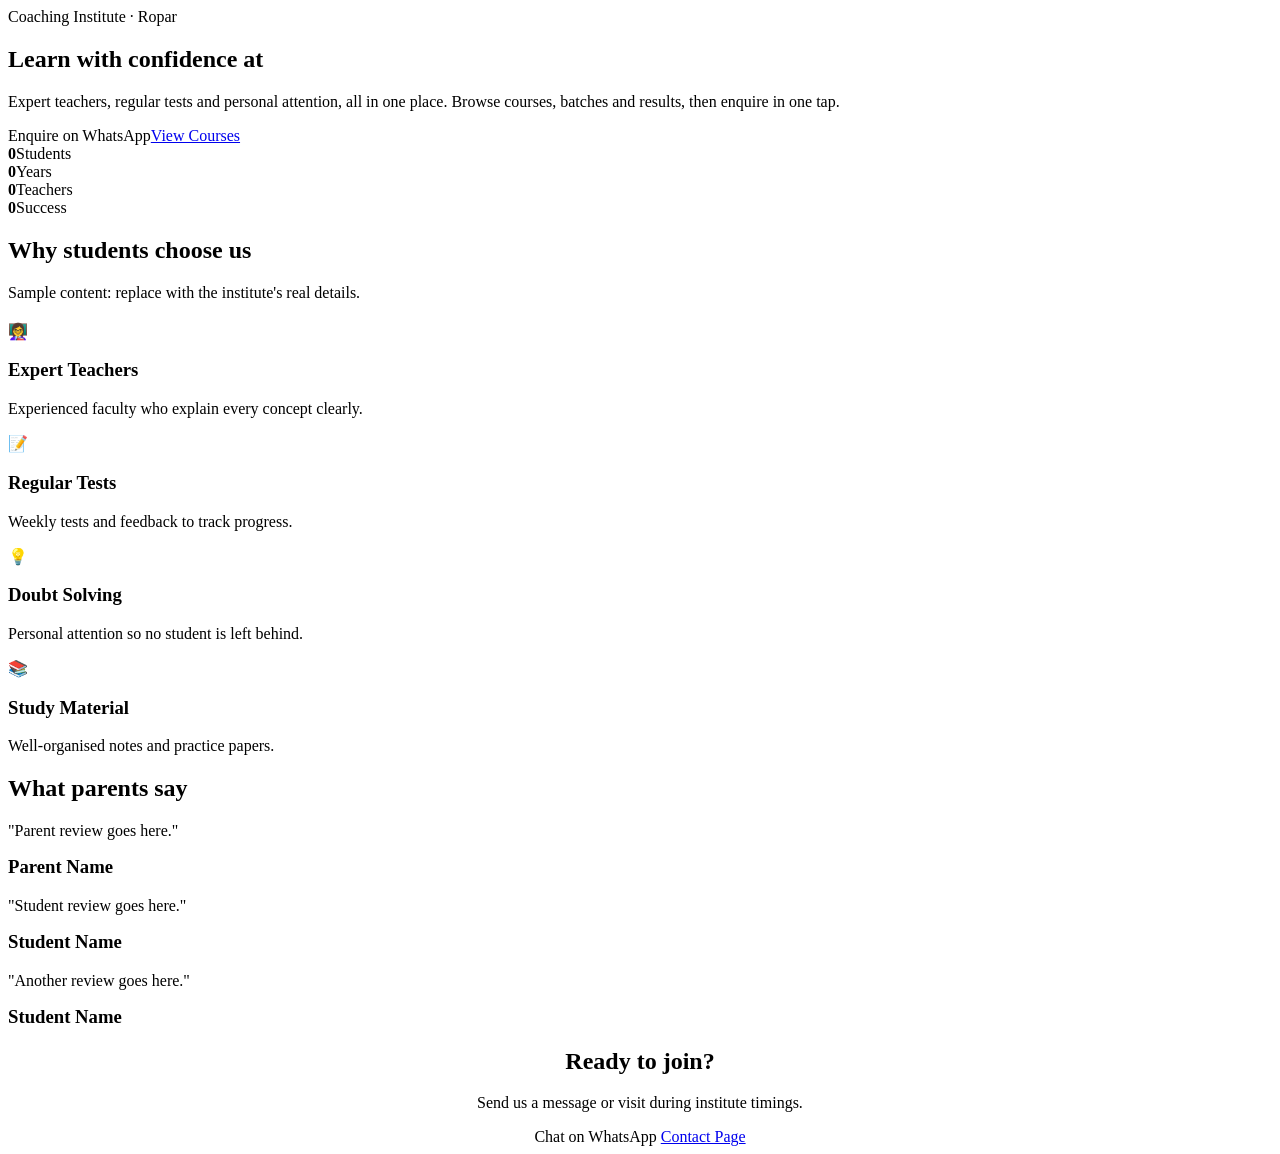
==== index.html @ 0fbb244b "Add files via upload" ====
<!doctype html><html lang="en"><head><title>IBS Ropar | Home</title><meta charset="utf-8"><meta name="viewport" content="width=device-width,initial-scale=1"><link rel="stylesheet" href="css/base.css"><link rel="stylesheet" href="css/themes.css"><script>document.documentElement.dataset.theme=(function(){try{return localStorage.getItem("ibs-theme")}catch(e){}})()||"modern"</script><script src="js/main.js" defer></script></head>
<body data-page="index"><div id="hdr"></div>
<section class="hero"><div class="wrap"><span class="tag">Coaching Institute &middot; Ropar</span><h1>Learn with confidence at <span data-c="name"></span></h1><p>Expert teachers, regular tests and personal attention, all in one place. Browse courses, batches and results, then enquire in one tap.</p><a class="btn" data-wa="Hi, I want to know about admissions.">Enquire on WhatsApp</a><a class="btn alt" href="courses.html">View Courses</a></div></section>
<section><div class="wrap grid stats"><div class="card"><b class="cnt" data-n="1000" data-s="+">0</b>Students</div><div class="card"><b class="cnt" data-n="10" data-s="+">0</b>Years</div><div class="card"><b class="cnt" data-n="15" data-s="+">0</b>Teachers</div><div class="card"><b class="cnt" data-n="95" data-s="%">0</b>Success</div></div></section>
<section><div class="wrap"><h2>Why students choose us</h2><p class="muted">Sample content: replace with the institute's real details.</p><div class="grid" style="margin-top:20px"><div class="card"><div class="ico">👩‍🏫</div><h3>Expert Teachers</h3><p>Experienced faculty who explain every concept clearly.</p></div><div class="card"><div class="ico">📝</div><h3>Regular Tests</h3><p>Weekly tests and feedback to track progress.</p></div><div class="card"><div class="ico">💡</div><h3>Doubt Solving</h3><p>Personal attention so no student is left behind.</p></div><div class="card"><div class="ico">📚</div><h3>Study Material</h3><p>Well-organised notes and practice papers.</p></div></div></div></section>
<section><div class="wrap"><h2>What parents say</h2><div class="grid"><div class="card"><p>"Parent review goes here."</p><h3 style="margin-top:10px">Parent Name</h3></div><div class="card"><p>"Student review goes here."</p><h3 style="margin-top:10px">Student Name</h3></div><div class="card"><p>"Another review goes here."</p><h3 style="margin-top:10px">Student Name</h3></div></div></div></section>
<section><div class="wrap card" style="text-align:center"><h2>Ready to join?</h2><p class="muted" style="margin-bottom:16px">Send us a message or visit during institute timings.</p><a class="btn" data-wa="Hi, I'd like to join. Please share batch details.">Chat on WhatsApp</a> <a class="btn alt" href="contact.html">Contact Page</a></div></section>
<div id="ftr"></div></body></html>
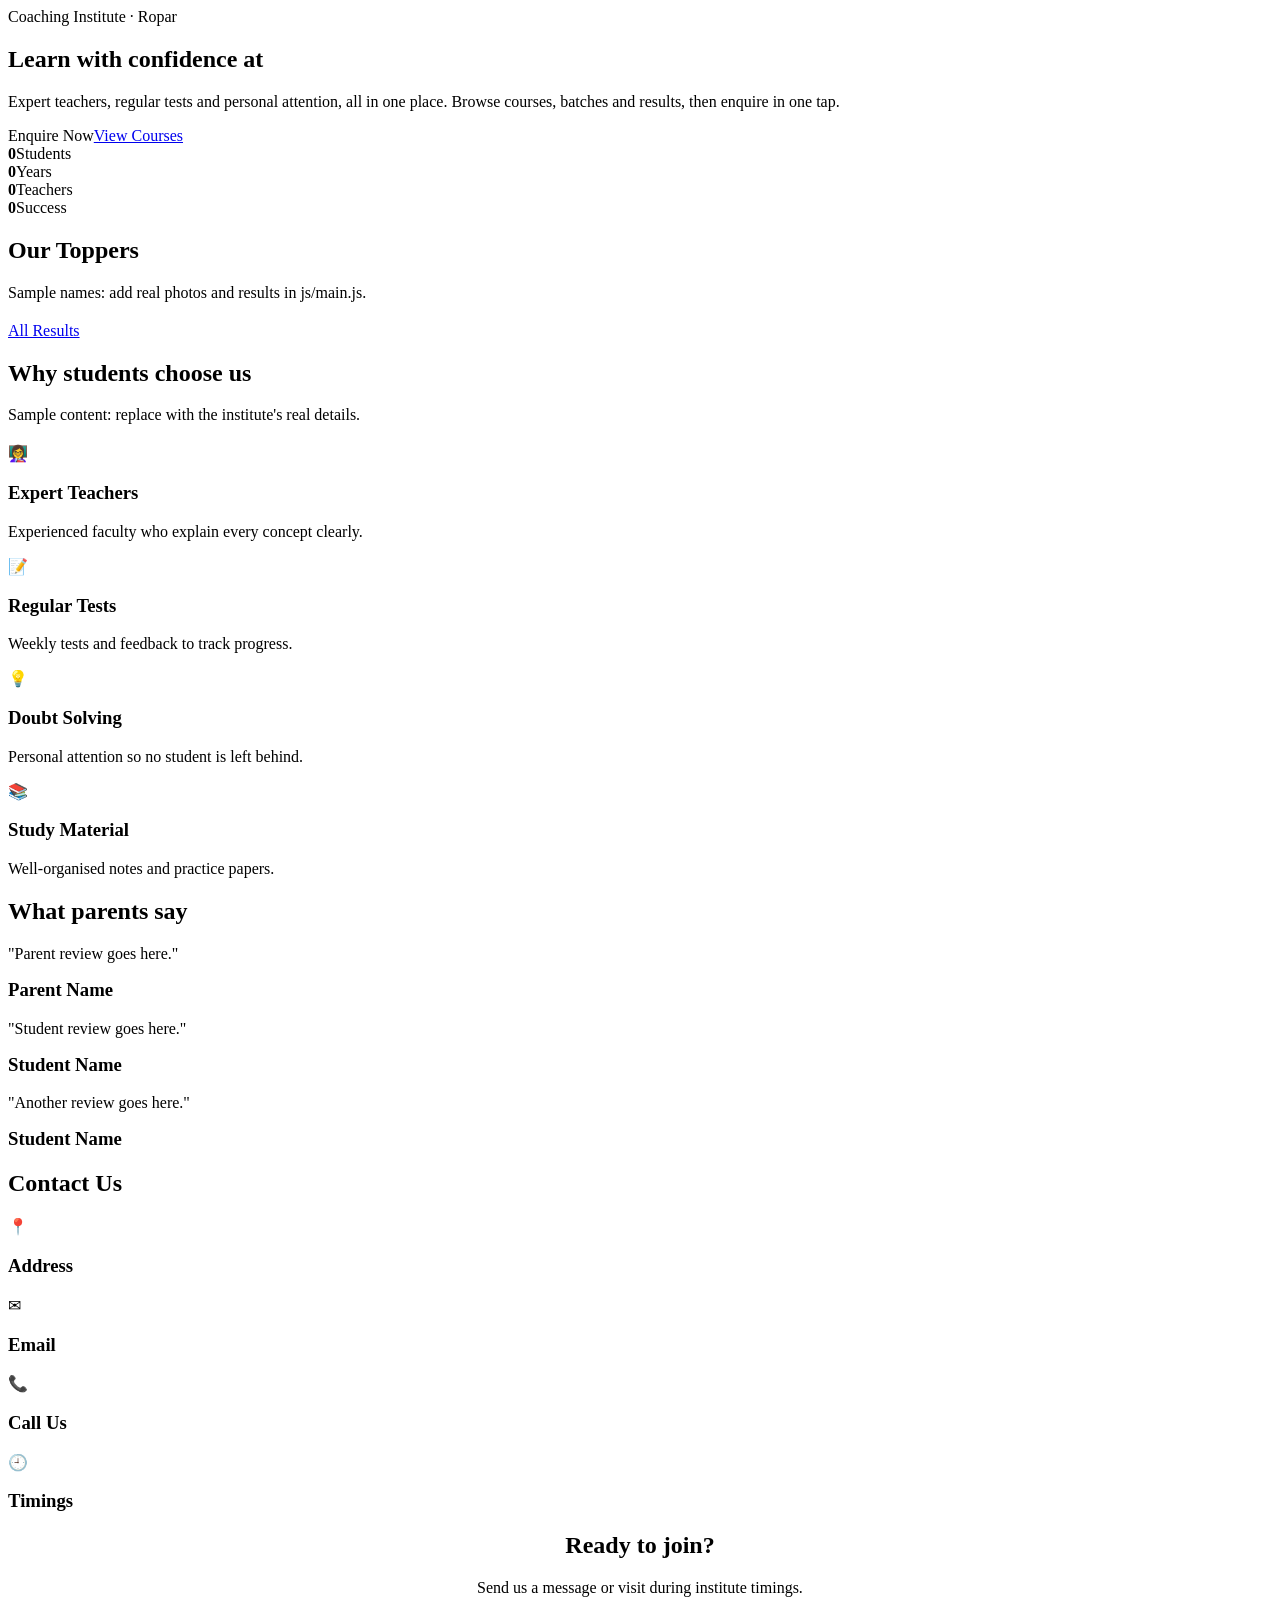
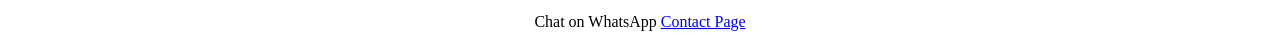
==== commit 491a9d91: "Add files via upload" ====
--- a/index.html
+++ b/index.html
@@ -1,8 +1,12 @@
 <!doctype html><html lang="en"><head><title>IBS Ropar | Home</title><meta charset="utf-8"><meta name="viewport" content="width=device-width,initial-scale=1"><link rel="stylesheet" href="css/base.css"><link rel="stylesheet" href="css/themes.css"><script>document.documentElement.dataset.theme=(function(){try{return localStorage.getItem("ibs-theme")}catch(e){}})()||"modern"</script><script src="js/main.js" defer></script></head>
 <body data-page="index"><div id="hdr"></div>
-<section class="hero"><div class="wrap"><span class="tag">Coaching Institute &middot; Ropar</span><h1>Learn with confidence at <span data-c="name"></span></h1><p>Expert teachers, regular tests and personal attention, all in one place. Browse courses, batches and results, then enquire in one tap.</p><a class="btn" data-wa="Hi, I want to know about admissions.">Enquire on WhatsApp</a><a class="btn alt" href="courses.html">View Courses</a></div></section>
-<section><div class="wrap grid stats"><div class="card"><b class="cnt" data-n="1000" data-s="+">0</b>Students</div><div class="card"><b class="cnt" data-n="10" data-s="+">0</b>Years</div><div class="card"><b class="cnt" data-n="15" data-s="+">0</b>Teachers</div><div class="card"><b class="cnt" data-n="95" data-s="%">0</b>Success</div></div></section>
-<section><div class="wrap"><h2>Why students choose us</h2><p class="muted">Sample content: replace with the institute's real details.</p><div class="grid" style="margin-top:20px"><div class="card"><div class="ico">👩‍🏫</div><h3>Expert Teachers</h3><p>Experienced faculty who explain every concept clearly.</p></div><div class="card"><div class="ico">📝</div><h3>Regular Tests</h3><p>Weekly tests and feedback to track progress.</p></div><div class="card"><div class="ico">💡</div><h3>Doubt Solving</h3><p>Personal attention so no student is left behind.</p></div><div class="card"><div class="ico">📚</div><h3>Study Material</h3><p>Well-organised notes and practice papers.</p></div></div></div></section>
-<section><div class="wrap"><h2>What parents say</h2><div class="grid"><div class="card"><p>"Parent review goes here."</p><h3 style="margin-top:10px">Parent Name</h3></div><div class="card"><p>"Student review goes here."</p><h3 style="margin-top:10px">Student Name</h3></div><div class="card"><p>"Another review goes here."</p><h3 style="margin-top:10px">Student Name</h3></div></div></div></section>
-<section><div class="wrap card" style="text-align:center"><h2>Ready to join?</h2><p class="muted" style="margin-bottom:16px">Send us a message or visit during institute timings.</p><a class="btn" data-wa="Hi, I'd like to join. Please share batch details.">Chat on WhatsApp</a> <a class="btn alt" href="contact.html">Contact Page</a></div></section>
+<main class="home">
+<section class="hero s-hero"><div class="wrap"><span class="tag">Coaching Institute &middot; Ropar</span><h1>Learn with confidence at <span data-c="name"></span></h1><p>Expert teachers, regular tests and personal attention, all in one place. Browse courses, batches and results, then enquire in one tap.</p><a class="btn" data-wa="Hi, I want to know about admissions.">Enquire Now</a><a class="btn alt" href="courses.html">View Courses</a></div></section>
+<section class="s-stats"><div class="wrap grid stats"><div class="card"><b class="cnt" data-n="1000" data-s="+">0</b>Students</div><div class="card"><b class="cnt" data-n="10" data-s="+">0</b>Years</div><div class="card"><b class="cnt" data-n="15" data-s="+">0</b>Teachers</div><div class="card"><b class="cnt" data-n="95" data-s="%">0</b>Success</div></div></section>
+<section class="s-top"><div class="wrap"><h2>Our Toppers</h2><p class="muted">Sample names: add real photos and results in js/main.js.</p><div class="grid tp" style="margin-top:20px"></div><p style="margin-top:20px"><a class="btn alt" href="results.html">All Results</a></p></div></section>
+<section class="s-why"><div class="wrap"><h2>Why students choose us</h2><p class="muted">Sample content: replace with the institute's real details.</p><div class="grid" style="margin-top:20px"><div class="card"><div class="ico">👩‍🏫</div><h3>Expert Teachers</h3><p>Experienced faculty who explain every concept clearly.</p></div><div class="card"><div class="ico">📝</div><h3>Regular Tests</h3><p>Weekly tests and feedback to track progress.</p></div><div class="card"><div class="ico">💡</div><h3>Doubt Solving</h3><p>Personal attention so no student is left behind.</p></div><div class="card"><div class="ico">📚</div><h3>Study Material</h3><p>Well-organised notes and practice papers.</p></div></div></div></section>
+<section class="s-rev"><div class="wrap"><h2>What parents say</h2><div class="grid"><div class="card"><p>"Parent review goes here."</p><h3 style="margin-top:10px">Parent Name</h3></div><div class="card"><p>"Student review goes here."</p><h3 style="margin-top:10px">Student Name</h3></div><div class="card"><p>"Another review goes here."</p><h3 style="margin-top:10px">Student Name</h3></div></div></div></section>
+<section class="s-info info"><div class="wrap"><h2>Contact Us</h2><div class="grid" style="margin-top:20px"><div class="card"><div class="ico">📍</div><h3>Address</h3><span data-c="addr"></span></div><div class="card"><div class="ico">✉</div><h3>Email</h3><span data-c="email"></span></div><div class="card"><div class="ico">📞</div><h3>Call Us</h3><span data-c="phone"></span></div><div class="card"><div class="ico">🕘</div><h3>Timings</h3><span data-c="time"></span></div></div></div></section>
+<section class="s-cta"><div class="wrap card" style="text-align:center"><h2>Ready to join?</h2><p class="muted" style="margin-bottom:16px">Send us a message or visit during institute timings.</p><a class="btn" data-wa="Hi, I'd like to join. Please share batch details.">Chat on WhatsApp</a> <a class="btn alt" href="contact.html">Contact Page</a></div></section>
+</main>
 <div id="ftr"></div></body></html>
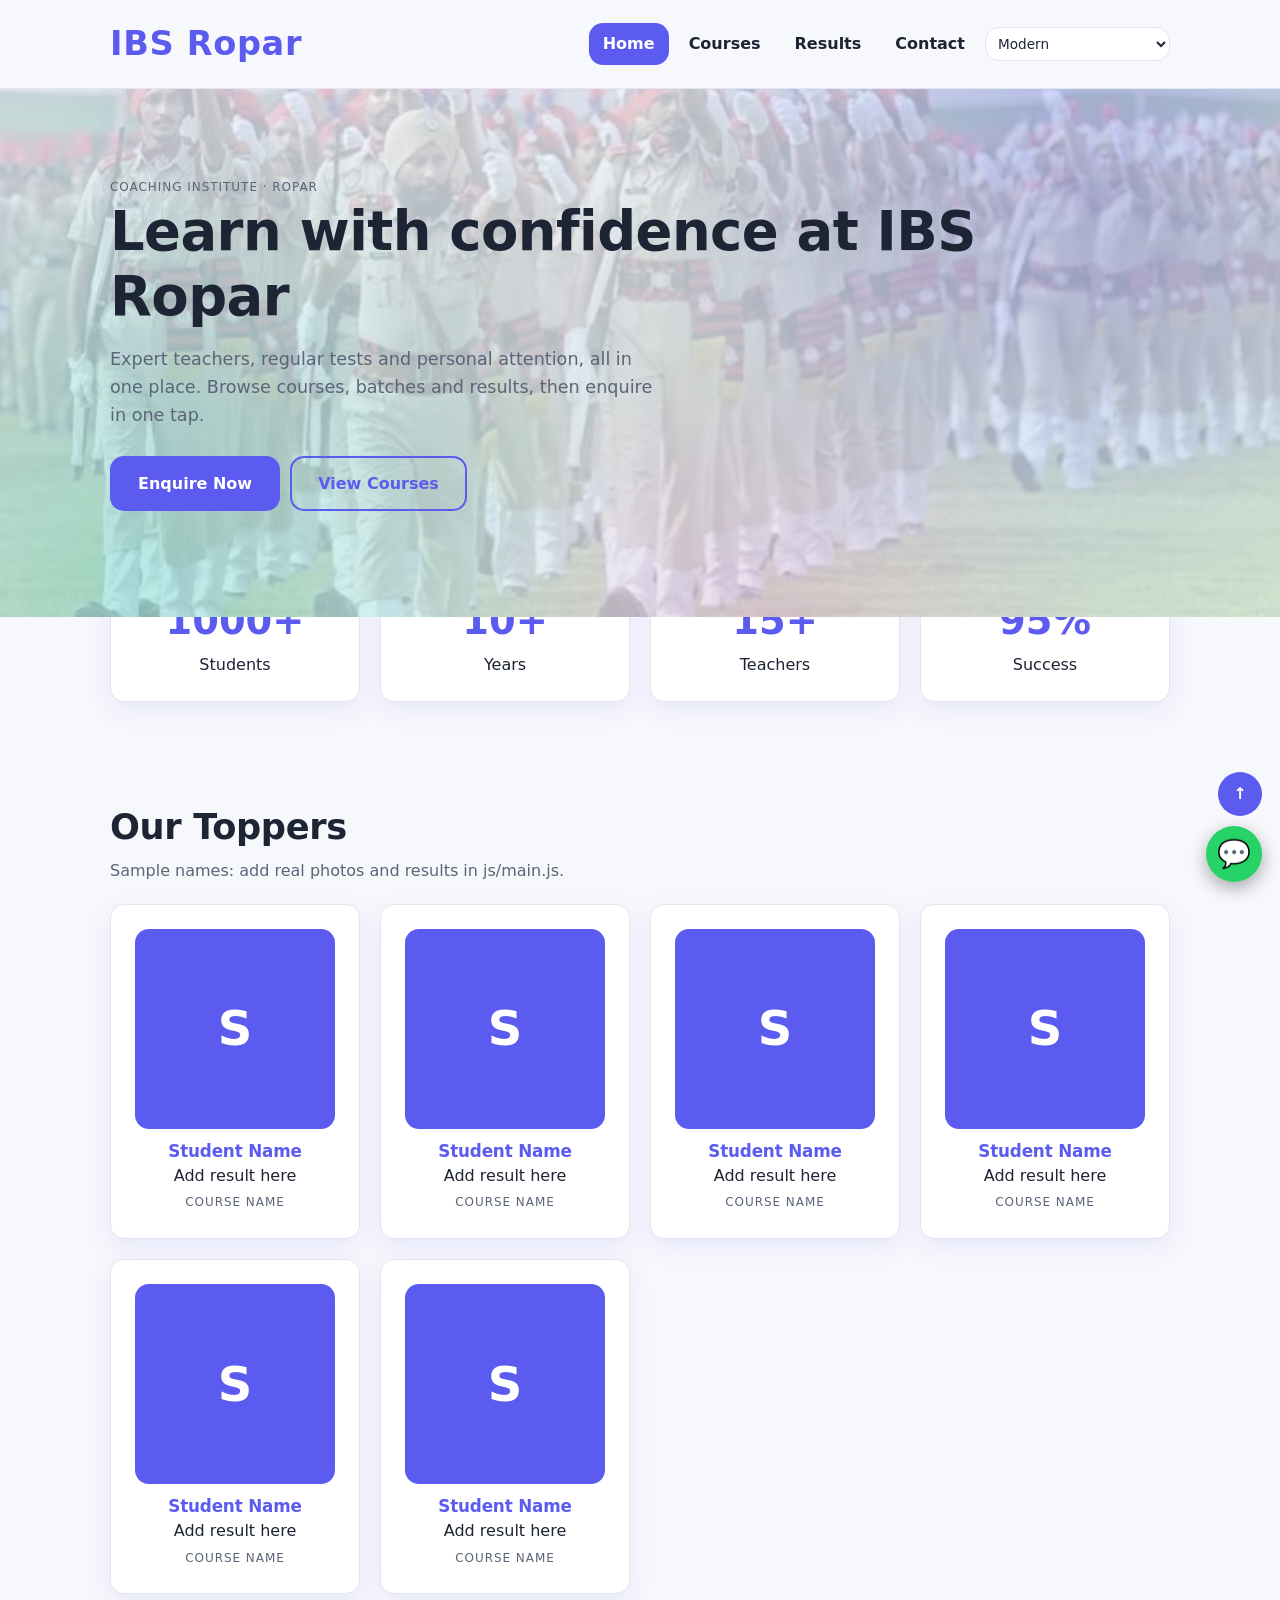
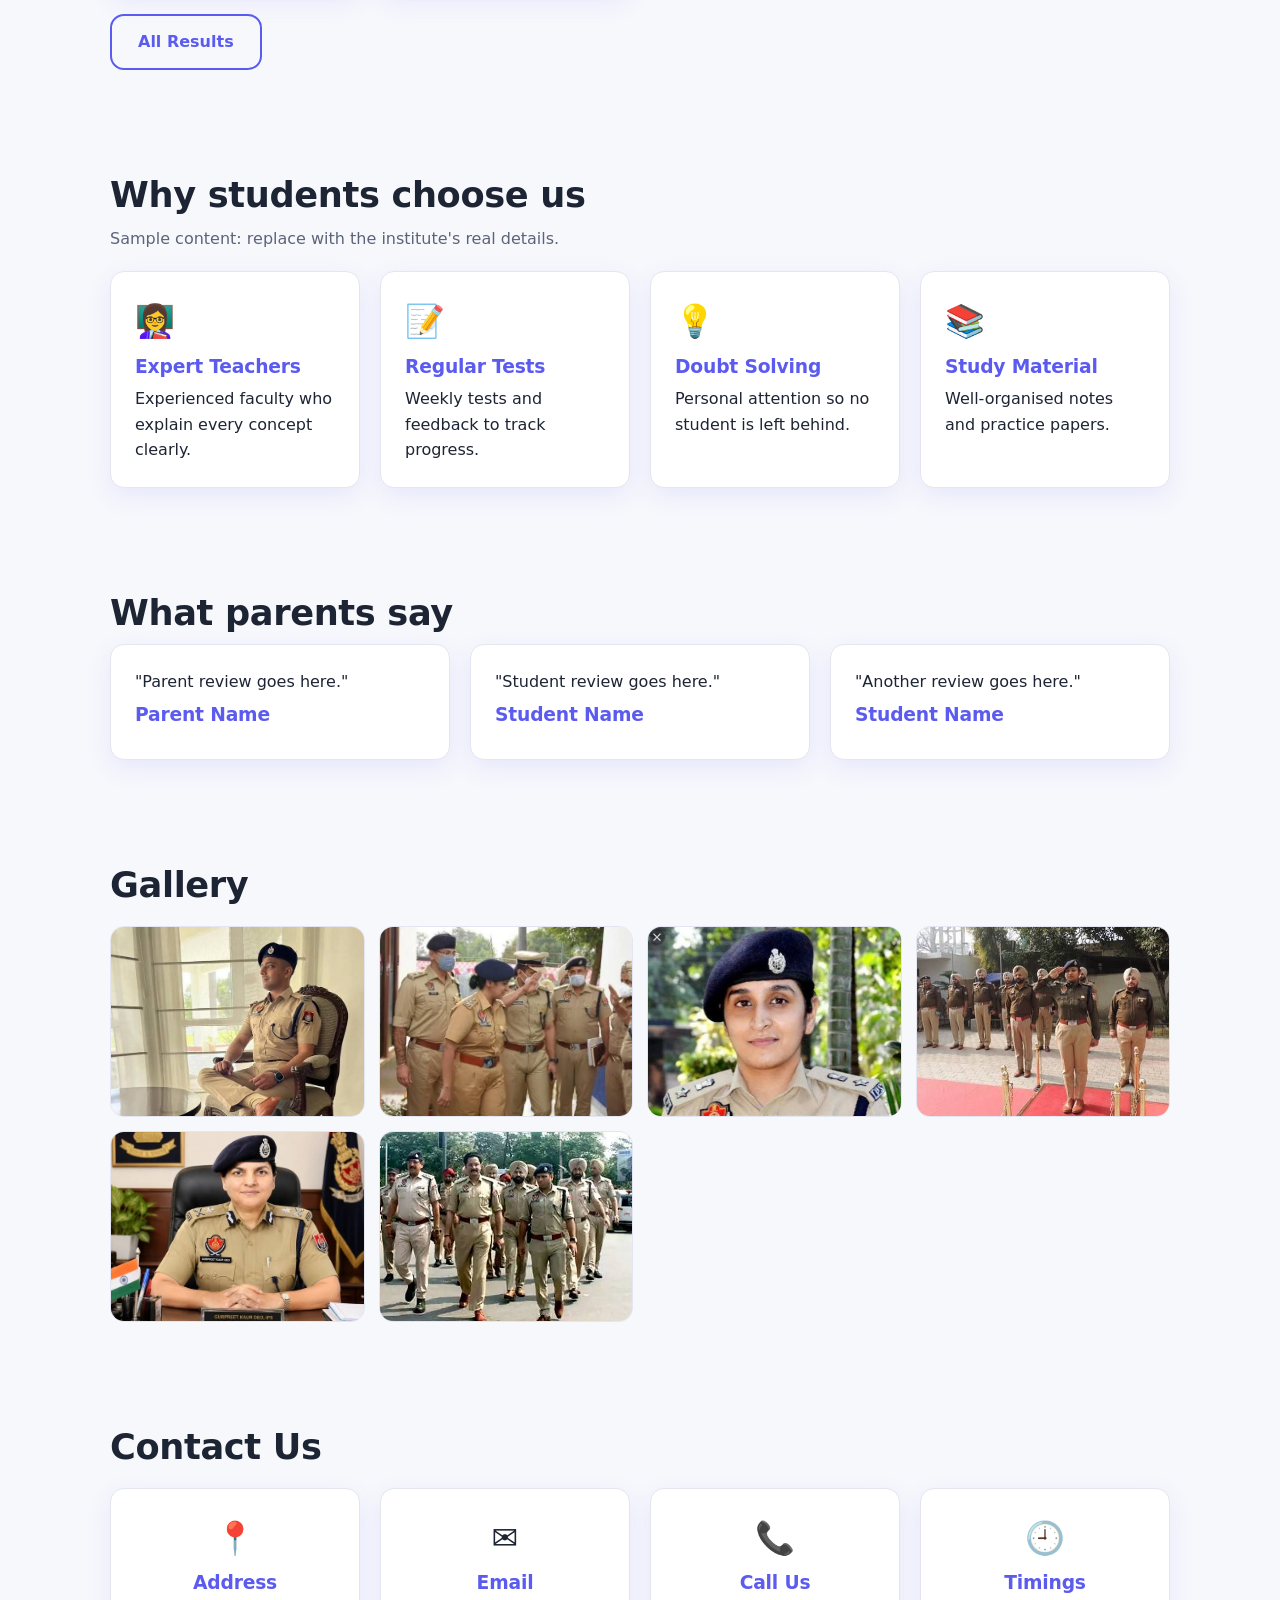
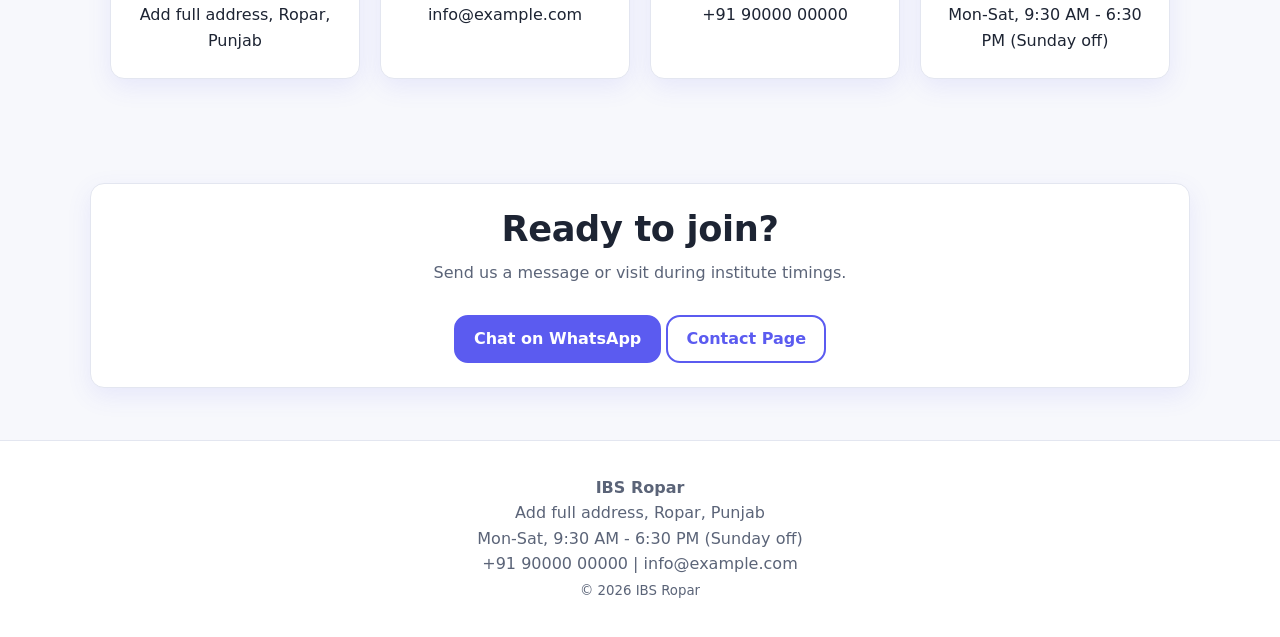
==== commit de18e346: "Add reviews section to index.html" ====
--- a/index.html
+++ b/index.html
@@ -5,7 +5,7 @@
 <section class="s-stats"><div class="wrap grid stats"><div class="card"><b class="cnt" data-n="1000" data-s="+">0</b>Students</div><div class="card"><b class="cnt" data-n="10" data-s="+">0</b>Years</div><div class="card"><b class="cnt" data-n="15" data-s="+">0</b>Teachers</div><div class="card"><b class="cnt" data-n="95" data-s="%">0</b>Success</div></div></section>
 <section class="s-top"><div class="wrap"><h2>Our Toppers</h2><p class="muted">Sample names: add real photos and results in js/main.js.</p><div class="grid tp" style="margin-top:20px"></div><p style="margin-top:20px"><a class="btn alt" href="results.html">All Results</a></p></div></section>
 <section class="s-why"><div class="wrap"><h2>Why students choose us</h2><p class="muted">Sample content: replace with the institute's real details.</p><div class="grid" style="margin-top:20px"><div class="card"><div class="ico">👩‍🏫</div><h3>Expert Teachers</h3><p>Experienced faculty who explain every concept clearly.</p></div><div class="card"><div class="ico">📝</div><h3>Regular Tests</h3><p>Weekly tests and feedback to track progress.</p></div><div class="card"><div class="ico">💡</div><h3>Doubt Solving</h3><p>Personal attention so no student is left behind.</p></div><div class="card"><div class="ico">📚</div><h3>Study Material</h3><p>Well-organised notes and practice papers.</p></div></div></div></section>
-<section class="s-rev"><div class="wrap"><h2>What parents say</h2><div class="grid"><div class="card"><p>"Parent review goes here."</p><h3 style="margin-top:10px">Parent Name</h3></div><div class="card"><p>"Student review goes here."</p><h3 style="margin-top:10px">Student Name</h3></div><div class="card"><p>"Another review goes here."</p><h3 style="margin-top:10px">Student Name</h3></div></div></div></section>
+<section class="s-rev"><div class="wrap"><h2>What parents say</h2><div class="grid"><div class="card"><p>"Parent review goes here."</p><h3 style="margin-top:10px">Parent Name</h3></div><div class="card"><p>"Student review goes here."</p><h3 style="margin-top:10px">Student Name</h3></div><div class="card"><p>"Another review goes here."</p><h3 style="margin-top:10px">Student Name</h3></div></div></div></section><section class="s-gal"><div class="wrap"><h2>Gallery</h2><div class="gal"><img src="img/g1.jpg" alt="Gallery photo 1"><img src="img/g2.jpg" alt="Gallery photo 2"><img src="img/g3.jpg" alt="Gallery photo 3"><img src="img/g4.jpg" alt="Gallery photo 4"><img src="img/g5.jpg" alt="Gallery photo 5"><img src="img/g6.jpg" alt="Gallery photo 6"></div></div></section>
 <section class="s-info info"><div class="wrap"><h2>Contact Us</h2><div class="grid" style="margin-top:20px"><div class="card"><div class="ico">📍</div><h3>Address</h3><span data-c="addr"></span></div><div class="card"><div class="ico">✉</div><h3>Email</h3><span data-c="email"></span></div><div class="card"><div class="ico">📞</div><h3>Call Us</h3><span data-c="phone"></span></div><div class="card"><div class="ico">🕘</div><h3>Timings</h3><span data-c="time"></span></div></div></div></section>
 <section class="s-cta"><div class="wrap card" style="text-align:center"><h2>Ready to join?</h2><p class="muted" style="margin-bottom:16px">Send us a message or visit during institute timings.</p><a class="btn" data-wa="Hi, I'd like to join. Please share batch details.">Chat on WhatsApp</a> <a class="btn alt" href="contact.html">Contact Page</a></div></section>
 </main>
--- a/css/base.css
+++ b/css/base.css
@@ -0,0 +1,54 @@
+*{box-sizing:border-box;margin:0}
+html{scroll-behavior:smooth}
+body{font-family:var(--font);font-size:var(--fs);background:var(--bg);color:var(--text);line-height:1.6;transition:background .3s,color .3s}
+a{color:inherit;text-decoration:none}
+h1,h2,h3{font-family:var(--hfont);line-height:1.2;letter-spacing:var(--ls)}
+h1{font-size:clamp(2rem,5vw,3.4rem)}h2{font-size:clamp(1.5rem,3.5vw,2.2rem);margin-bottom:.6rem}
+.wrap{max-width:1100px;margin:auto;padding:0 20px}
+section{padding:52px 0}
+.muted{color:var(--muted)}
+header{position:sticky;top:0;z-index:50;background:var(--hbg);backdrop-filter:blur(10px);border-bottom:1px solid var(--border)}
+.bar{display:flex;align-items:center;justify-content:space-between;gap:12px;min-height:64px}
+.logo{font-family:var(--hfont);font-weight:800;font-size:1.25rem;color:var(--accent)}
+nav{display:flex;align-items:center;gap:6px}
+nav a{padding:8px 14px;border-radius:var(--r);font-weight:600}
+nav a:hover,nav a.on{background:var(--accent);color:var(--onaccent)}
+select{font:inherit;font-size:.85rem;padding:7px 8px;border-radius:var(--r);border:1px solid var(--border);background:var(--surface);color:var(--text)}
+.menu{display:none;background:none;border:1px solid var(--border);color:var(--text);border-radius:var(--r);padding:6px 12px;font-size:1.2rem;cursor:pointer}
+.btn{display:inline-block;padding:13px 26px;border-radius:var(--r);font:inherit;font-weight:700;border:2px solid var(--accent);background:var(--accent);color:var(--onaccent);cursor:pointer;transition:.2s;box-shadow:var(--glow)}
+.btn:hover{transform:translateY(-2px);filter:brightness(1.1)}
+.btn.alt{background:transparent;color:var(--accent);box-shadow:none}
+.hero{background:var(--hero);padding:84px 0 70px}
+.hero p{max-width:560px;margin:16px 0 26px;color:var(--muted);font-size:1.1em}
+.hero .btn{margin:0 10px 10px 0}
+.grid{display:grid;gap:20px;grid-template-columns:repeat(auto-fit,minmax(240px,1fr))}
+.card{background:var(--surface);border:1px solid var(--border);border-radius:var(--r);padding:24px;box-shadow:var(--shadow);transition:.25s}
+.card:hover{transform:translateY(-4px)}
+.card h3{margin-bottom:8px;color:var(--accent)}
+.card .btn{margin-top:14px;padding:9px 18px}
+.ico{font-size:2rem;margin-bottom:8px}
+.stats .card{text-align:center}
+.stats b{display:block;font-size:2.4rem;font-family:var(--hfont);color:var(--accent)}
+.chips{display:flex;flex-wrap:wrap;gap:10px;margin:18px 0}
+.chip{padding:8px 18px;border-radius:99px;border:1px solid var(--accent);background:transparent;color:var(--text);font:inherit;font-weight:600;cursor:pointer}
+.chip.on{background:var(--accent);color:var(--onaccent)}
+.tag{font-size:.75rem;text-transform:uppercase;letter-spacing:.08em;color:var(--muted)}
+details{background:var(--surface);border:1px solid var(--border);border-radius:var(--r);padding:14px 18px;margin-bottom:10px}
+summary{cursor:pointer;font-weight:700}
+form{display:grid;gap:12px}
+input,textarea,.sel{font:inherit;padding:12px;border-radius:var(--r);border:1px solid var(--border);background:var(--surface);color:var(--text);width:100%}
+.two{display:grid;gap:28px;grid-template-columns:repeat(auto-fit,minmax(300px,1fr))}
+.map{min-height:200px;display:grid;place-items:center;text-align:center;border:2px dashed var(--border);border-radius:var(--r);color:var(--muted);padding:20px;margin-top:16px}
+.avatar{width:64px;height:64px;border-radius:50%;background:var(--accent);color:var(--onaccent);display:grid;place-items:center;font-size:1.6rem;font-weight:800;margin-bottom:10px}
+footer{background:var(--surface);border-top:1px solid var(--border);padding:34px 0;color:var(--muted);text-align:center}
+.wa{position:fixed;right:18px;bottom:18px;z-index:60;background:#25d366;color:#fff;width:56px;height:56px;border-radius:50%;display:grid;place-items:center;font-size:1.7rem;box-shadow:0 6px 18px #0005}
+.rv{opacity:0;transform:translateY(22px);transition:.6s}.rv.in{opacity:1;transform:none}
+@media(max-width:760px){.menu{display:block}nav{display:none;position:absolute;top:64px;left:0;right:0;flex-direction:column;align-items:stretch;background:var(--hbg);padding:12px 20px;border-bottom:1px solid var(--border)}nav.open{display:flex}}
+.home{display:flex;flex-direction:column}
+.s-hero{order:var(--o1)}.s-stats{order:var(--o2)}.s-top{order:var(--o3)}.s-why{order:var(--o4)}.s-rev{order:var(--o5)}.s-info{order:var(--o6)}.s-cta{order:var(--o7)}
+.strip{display:none;justify-content:center;flex-wrap:wrap;gap:6px 26px;font-size:.85rem;padding:7px 20px;background:var(--surface);border-bottom:1px solid var(--border);color:var(--muted)}
+.ph{aspect-ratio:1;border-radius:var(--r);overflow:hidden;background:var(--accent);color:var(--onaccent);display:grid;place-items:center;font-size:3rem;font-weight:800;margin-bottom:12px}
+.ph img{width:100%;height:100%;object-fit:cover}
+.tc{text-align:center}.tc h3{font-size:1.05rem;margin-bottom:2px}
+.top{position:fixed;right:18px;bottom:84px;z-index:60;width:44px;height:44px;border-radius:50%;background:var(--accent);color:var(--onaccent);display:grid;place-items:center;font-weight:800}
+.info .card{text-align:center}
--- a/css/themes.css
+++ b/css/themes.css
@@ -0,0 +1,73 @@
+/* --o1..--o7 set the order of home sections: hero, stats, toppers, why, reviews, contact info, final CTA */
+[data-theme=classic]{--bg:#fffdf7;--surface:#fff;--text:#1a1a1a;--muted:#3d3d3d;--accent:#0b3d91;--onaccent:#fff;--border:#aaa;--hbg:#fffdf7;--hero:#f1ead6;--r:6px;--font:Georgia,serif;--hfont:Georgia,serif;--fs:20px;--ls:0;--shadow:none;--glow:none;--o1:1;--o2:4;--o3:2;--o4:5;--o5:6;--o6:3;--o7:7}
+[data-theme=modern]{--bg:#f7f8fc;--surface:#fff;--text:#1d2433;--muted:#5b6478;--accent:#5b5bf0;--onaccent:#fff;--border:#e3e6f0;--hbg:#f7f8fcee;--hero:linear-gradient(135deg,#e8e9ff,#dff7f3);--r:14px;--font:system-ui,-apple-system,"Segoe UI",sans-serif;--hfont:system-ui,-apple-system,"Segoe UI",sans-serif;--fs:16px;--ls:-.01em;--shadow:0 8px 24px #5b5bf01a;--glow:none;--o1:1;--o2:2;--o3:3;--o4:4;--o5:5;--o6:6;--o7:7}
+[data-theme=premium]{--bg:#0b1020;--surface:#131a33;--text:#eef1ff;--muted:#9aa6d1;--accent:#7c8cff;--onaccent:#0b1020;--border:#26305a;--hbg:#0b1020dd;--hero:radial-gradient(circle at 20% 20%,#2a2f6e,#0b1020 60%);--r:16px;--font:system-ui,"Segoe UI",sans-serif;--hfont:system-ui,"Segoe UI",sans-serif;--fs:16px;--ls:-.01em;--shadow:0 10px 30px #0006;--glow:0 0 22px #7c8cff55;--o1:1;--o2:3;--o3:2;--o4:4;--o5:5;--o6:7;--o7:6}
+[data-theme=futuristic]{--bg:#04060d;--surface:#0a1220;--text:#d8f6ff;--muted:#6fa5b8;--accent:#00f0ff;--onaccent:#001018;--border:#0d4f5c;--hbg:#04060dcc;--hero:linear-gradient(160deg,#001a2b,#1a0030 60%,#04060d);--r:0;--font:"Courier New",monospace;--hfont:"Courier New",monospace;--fs:16px;--ls:.06em;--shadow:0 0 0 1px #00f0ff22;--glow:0 0 18px #00f0ff88;--o1:1;--o2:3;--o3:4;--o4:2;--o5:5;--o6:6;--o7:7}
+[data-theme=luxury]{--bg:#0e0d0b;--surface:#17150f;--text:#f3ead6;--muted:#b8ab8c;--accent:#d4af37;--onaccent:#0e0d0b;--border:#4a3f1d;--hbg:#0e0d0bee;--hero:linear-gradient(180deg,#241d0a,#0e0d0b);--r:0;--font:Georgia,serif;--hfont:"Palatino Linotype",Georgia,serif;--fs:16px;--ls:.08em;--shadow:none;--glow:none;--o1:1;--o2:5;--o3:2;--o4:3;--o5:4;--o6:7;--o7:6}
+[data-theme=edu]{--bg:#f4fbff;--surface:#fff;--text:#17324d;--muted:#4f6b85;--accent:#1e88e5;--onaccent:#fff;--border:#cfe6f5;--hbg:#f4fbffee;--hero:linear-gradient(135deg,#d6f0ff,#fff3c4);--r:20px;--font:"Trebuchet MS",system-ui,sans-serif;--hfont:"Trebuchet MS",system-ui,sans-serif;--fs:17px;--ls:0;--shadow:0 6px 0 #cfe6f5;--glow:0 5px 0 #0d5fa8;--o1:1;--o2:4;--o3:3;--o4:2;--o5:5;--o6:6;--o7:7}
+/* Casual: soft peach, serif headings, centred layout */
+[data-theme=casual]{--bg:#fff;--surface:#fafafa;--text:#444;--muted:#666;--accent:#f9b99a;--onaccent:#3d3d3d;--border:#eee;--hbg:#fffffff2;--hero:linear-gradient(90deg,#fff,#fff3ec 55%,#fde0d0);--r:18px;--font:"Trebuchet MS",system-ui,sans-serif;--hfont:Georgia,serif;--fs:16px;--ls:0;--shadow:0 2px 8px #0001;--glow:0 3px 6px #0002;--o1:1;--o2:5;--o3:3;--o4:2;--o5:4;--o6:6;--o7:7}
+[data-theme=casual] .card h3,[data-theme=casual] .stats b,[data-theme=casual] .logo{color:#c4622d}
+[data-theme=casual] .card{border:0}[data-theme=casual] .btn{border-radius:99px;border-color:var(--accent)}
+[data-theme=casual] .hero,[data-theme=casual] h2{text-align:center}[data-theme=casual] .hero p{margin-inline:auto}
+[data-theme=casual] .wa{right:auto;left:18px}
+[data-theme=futuristic] body{background-image:linear-gradient(#00f0ff0d 1px,transparent 1px),linear-gradient(90deg,#00f0ff0d 1px,transparent 1px);background-size:40px 40px}
+[data-theme=futuristic] .card{clip-path:polygon(0 0,calc(100% - 16px) 0,100% 16px,100% 100%,16px 100%,0 calc(100% - 16px))}
+[data-theme=futuristic] .btn{clip-path:polygon(10px 0,100% 0,calc(100% - 10px) 100%,0 100%)}
+[data-theme=futuristic] h1,[data-theme=futuristic] h2,[data-theme=luxury] h1,[data-theme=luxury] h2{text-transform:uppercase}
+[data-theme=luxury] .card{border-top:3px solid var(--accent)}
+[data-theme=edu] .card{border-width:2px}[data-theme=edu] .ph{border-radius:50%;border:5px solid #ffd54f}
+[data-theme=classic] .card{border:2px solid var(--border);padding:30px}
+/* Layout differences (desktop only): navigation position, hero, cards */
+@media(min-width:761px){
+[data-theme=classic] .strip,[data-theme=casual] .strip{display:flex}
+[data-theme=classic] .bar,[data-theme=casual] .bar,[data-theme=luxury] .bar{flex-direction:column;padding:12px 0;gap:6px}
+[data-theme=classic] .logo,[data-theme=casual] .logo,[data-theme=luxury] .logo{font-size:1.7rem}
+[data-theme=classic] .hero .wrap{border-left:8px solid var(--accent);padding-left:28px}
+[data-theme=luxury] .hero{text-align:center}[data-theme=luxury] .hero p{margin-inline:auto}
+[data-theme=luxury] nav a{text-transform:uppercase;font-size:.8rem;letter-spacing:.14em}
+[data-theme=premium] header{background:none;border:0;backdrop-filter:none}
+[data-theme=premium] .bar{background:var(--hbg);border:1px solid var(--border);border-radius:99px;padding:0 24px;margin-top:12px}
+[data-theme=futuristic] header{position:fixed;top:0;bottom:0;left:0;width:210px;border:0;border-right:1px solid var(--border)}
+[data-theme=futuristic] .bar{flex-direction:column;align-items:flex-start;justify-content:flex-start;padding:24px 14px;gap:24px;height:100%}
+[data-theme=futuristic] nav{flex-direction:column;align-items:stretch;width:100%}
+[data-theme=futuristic] body{padding-left:210px}
+[data-theme=modern] .s-hero{padding-bottom:96px}[data-theme=modern] .s-stats{margin-top:-52px;padding-top:0}
+[data-theme=edu] .hero{border-radius:0 0 70px 70px}
+[data-theme=edu] .card:nth-child(odd){transform:rotate(-1deg)}[data-theme=edu] .card:hover{transform:none}
+[data-theme=casual] .hero{padding:120px 0}
+[data-theme=casual] nav a{border-radius:99px}
+}
+/* Old Style: plain, sharp, no animation */
+[data-theme=old]{--bg:#f3efe0;--surface:#fffef8;--text:#222;--muted:#444;--accent:#7a1f1f;--onaccent:#fff;--border:#8a7f5a;--hbg:#7a1f1f;--hero:#e9e2c8;--r:0;--font:"Times New Roman",Times,serif;--hfont:"Times New Roman",Times,serif;--fs:18px;--ls:0;--shadow:none;--glow:none;--o1:1;--o2:2;--o3:3;--o4:4;--o5:5;--o6:6;--o7:7}
+[data-theme=old] *{transition:none!important;animation:none!important}
+[data-theme=old] .rv{opacity:1;transform:none}
+[data-theme=old] .card:hover,[data-theme=old] .btn:hover{transform:none;filter:none}
+[data-theme=old] header{border-bottom:4px double #d9c27a}
+[data-theme=old] .logo,[data-theme=old] nav a,[data-theme=old] .menu{color:#fff}
+[data-theme=old] nav a:hover,[data-theme=old] nav a.on{background:#fff;color:#7a1f1f}
+[data-theme=old] .card,[data-theme=old] details,[data-theme=old] input,[data-theme=old] textarea{border:2px solid var(--border)}
+[data-theme=old] .btn{border:2px solid #000}
+[data-theme=old] .hero{border-bottom:3px solid var(--border)}
+[data-theme=old] h2{border-bottom:2px solid var(--border);padding-bottom:6px}
+[data-theme=old] .wa,[data-theme=old] .top{border-radius:0;box-shadow:none}
+@media(min-width:761px){[data-theme=old] .strip{display:flex}}
+/* Image-style backgrounds (drawn with CSS, no copyright issue) */
+[data-theme=modern] .hero{background:radial-gradient(circle at 85% 20%,#5b5bf055 0,transparent 38%),radial-gradient(circle at 10% 90%,#19c3a855 0,transparent 40%),radial-gradient(circle at 60% 110%,#ff8ad855 0,transparent 35%),linear-gradient(135deg,#eef0ff,#e3f8f4)}
+[data-theme=luxury] .hero{background:radial-gradient(ellipse at 50% 0,#d4af3744 0,transparent 60%),repeating-linear-gradient(45deg,#d4af3714 0 1px,transparent 1px 24px),repeating-linear-gradient(-45deg,#d4af3714 0 1px,transparent 1px 24px),linear-gradient(180deg,#2a2208,#0e0d0b)}
+[data-theme=edu] .hero{background:radial-gradient(circle at 90% 22%,#ffd54f 0 56px,transparent 58px),radial-gradient(circle at 78% 70%,#ffffffcc 0 70px,transparent 72px),radial-gradient(circle at 92% 78%,#ffffffcc 0 50px,transparent 52px),repeating-linear-gradient(0deg,#1e88e526 0 1px,transparent 1px 34px),linear-gradient(135deg,#bfe7ff,#fff3c4)}
+[data-theme=edu] body{background-image:radial-gradient(#1e88e526 1.5px,transparent 1.6px);background-size:24px 24px}
+[data-theme=casual] .hero{background:radial-gradient(circle at 80% 30%,#fcd5bf 0,transparent 45%),radial-gradient(circle at 15% 90%,#ffe9dc 0,transparent 40%),linear-gradient(90deg,#fff,#fff3ec)}
+[data-theme=old] .hero{background:repeating-linear-gradient(0deg,#00000009 0 1px,transparent 1px 5px),radial-gradient(ellipse at center,#f7f1dc 0,#e0d4a8 100%)}
+[data-theme=old] body{background:repeating-linear-gradient(90deg,#0000000a 0 1px,transparent 1px 6px),#f3efe0}
+/* Bigger logo + photo background + gallery */
+.logo{font-size:2.1rem!important;letter-spacing:.02em;padding:6px 0}
+.bar{min-height:88px}
+[data-theme=futuristic] .logo{font-size:1.5rem!important}
+.hero{position:relative;overflow:hidden}
+.hero::before{content:"";position:absolute;inset:0;background:url(../img/hero.jpg) center/cover;opacity:.22;z-index:0}
+.hero .wrap{position:relative;z-index:1}
+.s-gal{order:var(--o5)}
+.gal{display:grid;gap:14px;grid-template-columns:repeat(auto-fit,minmax(240px,1fr));margin-top:20px}
+.gal img{width:100%;aspect-ratio:4/3;object-fit:cover;border-radius:var(--r);display:block;border:1px solid var(--border)}
+@media(max-width:760px){.logo{font-size:1.7rem!important}}
